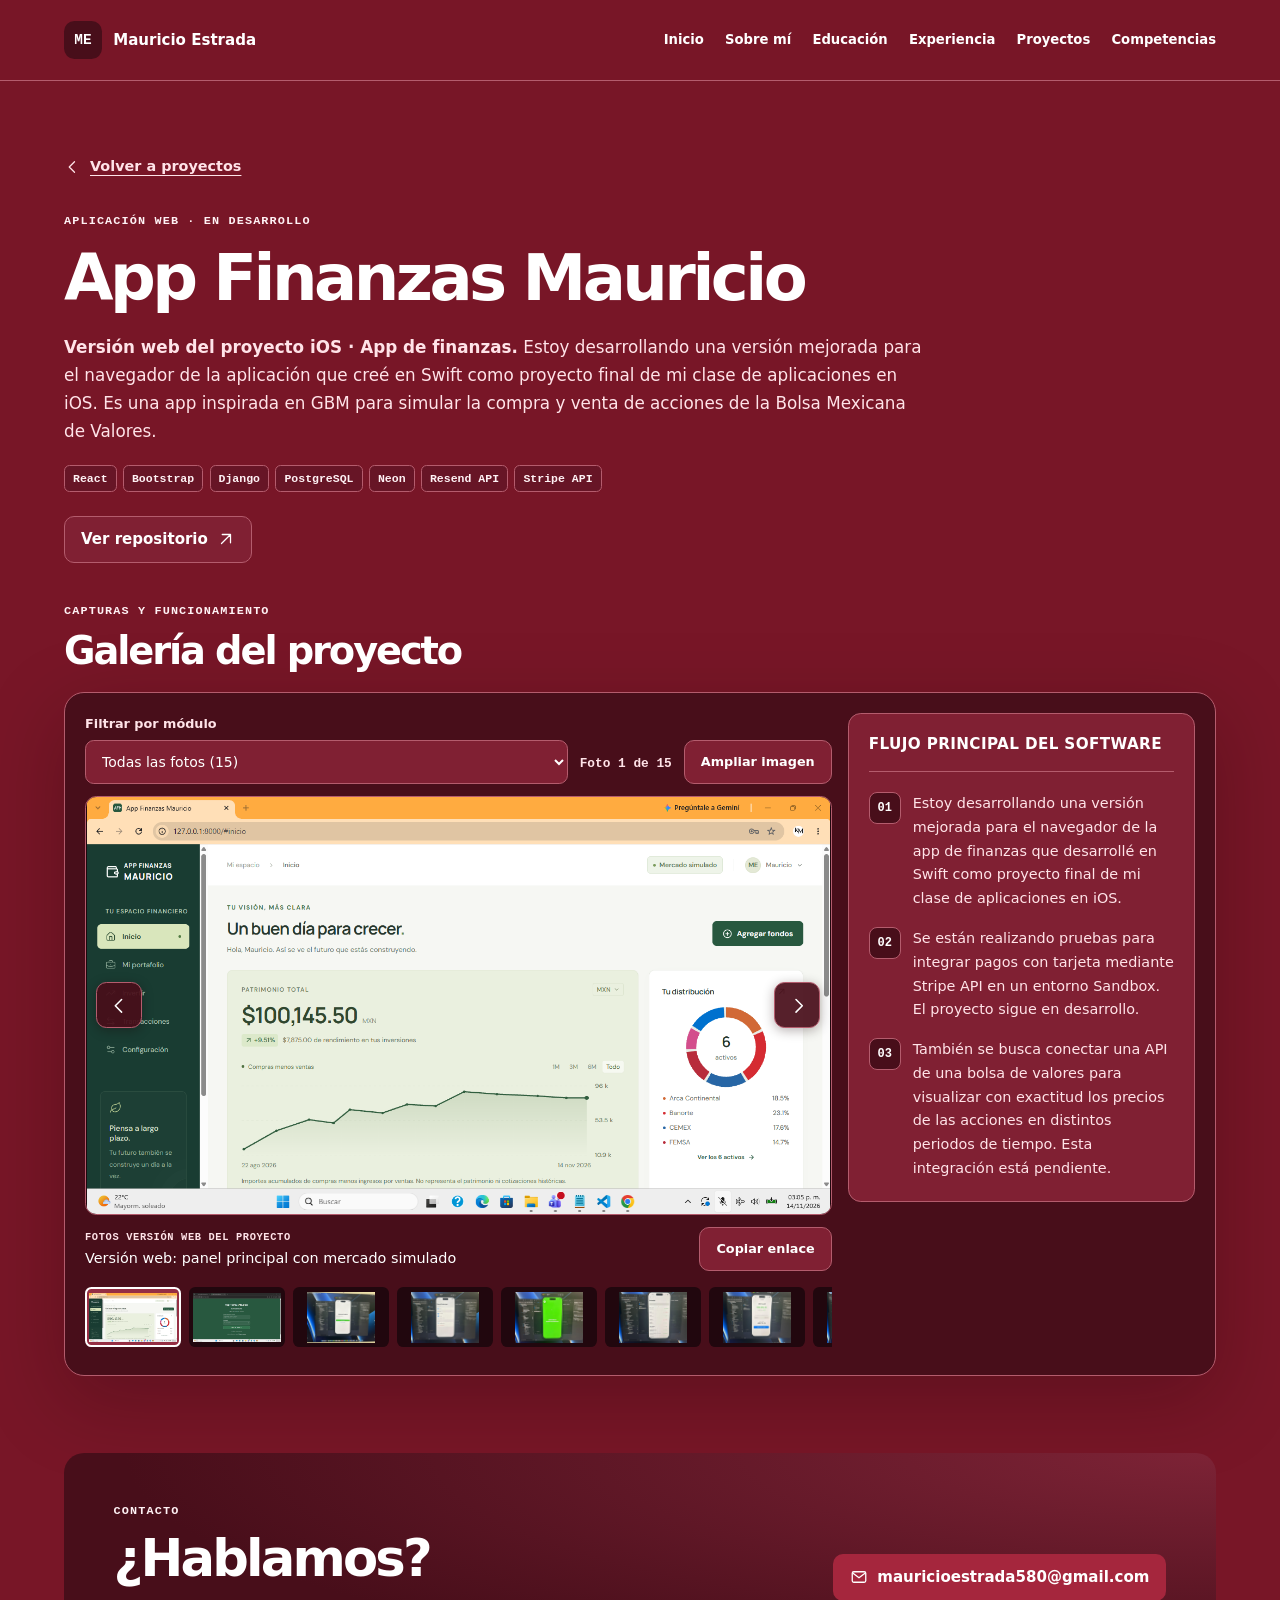
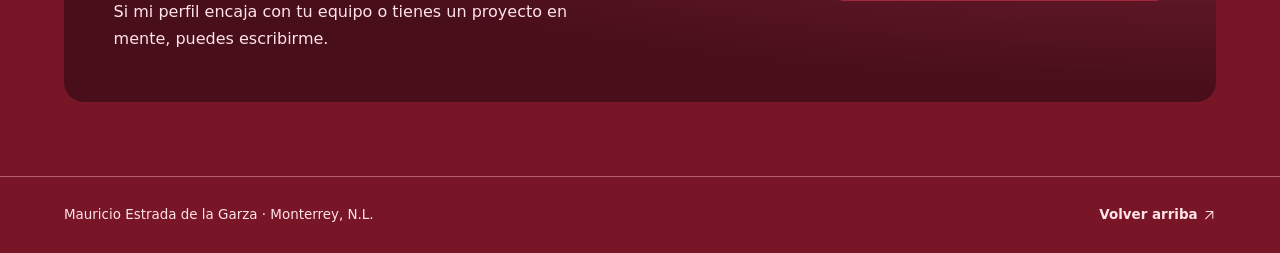
==== proyecto-app-finanzas.html @ 6eae766d "Crear páginas independientes para las galerías de proyectos" ====
<!doctype html>
<html lang="es-MX">
<head>
  <meta charset="utf-8">
  <meta name="viewport" content="width=device-width, initial-scale=1">
  <meta name="description" content="App Finanzas Mauricio: detalles, tecnologías, capturas y funcionamiento del proyecto de Mauricio Estrada de la Garza.">
  <meta name="theme-color" content="#781627">
  <title>App Finanzas Mauricio | Mauricio Estrada</title>
  <link rel="icon" href="data:image/svg+xml,%3Csvg xmlns='http://www.w3.org/2000/svg' viewBox='0 0 48 48'%3E%3Crect width='48' height='48' rx='10' fill='%23480e1a'/%3E%3Ctext x='24' y='30' text-anchor='middle' fill='%23ffffff' font-family='monospace' font-size='18' font-weight='bold'%3EME%3C/text%3E%3C/svg%3E">
  <link rel="stylesheet" href="styles.css">
  <script src="assets/galleries/app-finanzas/gallery-data.js" defer></script>
  <script src="gallery.js" defer></script>
</head>
<body id="inicio">
  <svg class="icon-library" xmlns="http://www.w3.org/2000/svg" aria-hidden="true">
    <symbol id="arrow-down" viewBox="0 0 24 24"><path d="M12 4v15m-6-6 6 6 6-6"/></symbol>
    <symbol id="arrow-up-right" viewBox="0 0 24 24"><path d="M6 18 18 6M7 6h11v11"/></symbol>
    <symbol id="chevron" viewBox="0 0 24 24"><path d="m6 9 6 6 6-6"/></symbol>
    <symbol id="arrow-left" viewBox="0 0 24 24"><path d="m14 5-7 7 7 7"/></symbol>
    <symbol id="arrow-right" viewBox="0 0 24 24"><path d="m10 5 7 7-7 7"/></symbol>
    <symbol id="close-icon" viewBox="0 0 24 24"><path d="m6 6 12 12M18 6 6 18"/></symbol>
    <symbol id="photos-icon" viewBox="0 0 24 24"><rect x="3" y="3" width="18" height="18" rx="2"/><circle cx="8" cy="8" r="1.5"/><path d="m3 17 5-5 4 4 3-3 6 6"/></symbol>
    <symbol id="phone-icon" viewBox="0 0 24 24"><path d="m8 3 3 5-3 2a13 13 0 0 0 6 6l2-3 5 3v3a2 2 0 0 1-2 2A18 18 0 0 1 3 5a2 2 0 0 1 2-2Z"/></symbol>
    <symbol id="location-icon" viewBox="0 0 24 24"><path d="M19 10c0 5-7 11-7 11S5 15 5 10a7 7 0 0 1 14 0Z"/><circle cx="12" cy="10" r="2.5"/></symbol>
    <symbol id="mail-icon" viewBox="0 0 24 24"><rect x="3" y="5" width="18" height="14" rx="2"/><path d="m4 7 8 6 8-6"/></symbol>
    <symbol id="code-icon" viewBox="0 0 24 24"><path d="m8 7-5 5 5 5m8-10 5 5-5 5m-3-14-2 18"/></symbol>
    <symbol id="people-icon" viewBox="0 0 24 24"><circle cx="9" cy="8" r="3"/><path d="M3 20v-2a5 5 0 0 1 5-5h2a5 5 0 0 1 5 5v2m1-15a3 3 0 0 1 0 6m2 3a5 5 0 0 1 3 4v2"/></symbol>
    <symbol id="language-icon" viewBox="0 0 24 24"><path d="M3 5h12M9 3v2m4 0c-1 6-4 9-9 11m1-8c1 3 3 5 6 7m2 6 4-11 4 11m-6.5-4h5"/></symbol>
  </svg>

  <a class="skip-link" href="#contenido">Saltar al contenido</a>
  <header class="site-header">
    <div class="container header-inner">
      <a class="wordmark" href="index.html#inicio" aria-label="Mauricio Estrada, inicio"><span class="monogram" aria-hidden="true">ME</span><span>Mauricio Estrada</span></a>
      <nav class="site-nav" aria-label="Navegación principal">
        <a href="index.html#inicio">Inicio</a>
        <a href="index.html#sobre-mi">Sobre mí</a>
        <a href="index.html#educacion">Educación</a>
        <a href="index.html#experiencia">Experiencia</a>
        <a href="index.html#proyectos">Proyectos</a>
        <a href="index.html#competencias">Competencias</a>
      </nav>
    </div>
  </header>

  <main id="contenido" tabindex="-1">
    <section class="container project-intro" aria-labelledby="project-title">
      <a class="project-back" href="index.html#proyectos"><svg class="icon" aria-hidden="true"><use href="#arrow-left"/></svg>Volver a proyectos</a>
      <p class="eyebrow project-kind">Aplicación web · En desarrollo</p>
      <h1 id="project-title">App Finanzas Mauricio</h1>
      <p class="project-summary"><strong>Versión web del proyecto iOS · App de finanzas.</strong> Estoy desarrollando una versión mejorada para el navegador de la aplicación que creé en Swift como proyecto final de mi clase de aplicaciones en iOS. Es una app inspirada en GBM para simular la compra y venta de acciones de la Bolsa Mexicana de Valores.</p>
      <ul class="tags" aria-label="Tecnologías de App Finanzas Mauricio"><li>React</li><li>Bootstrap</li><li>Django</li><li>PostgreSQL</li><li>Neon</li><li>Resend API</li><li>Stripe API</li></ul>
      <div class="project-actions" role="group" aria-label="Enlaces del proyecto">
        <a class="button button-outline" href="https://github.com/mauricioedlg/replicaAppFinanzas" target="_blank" rel="noopener noreferrer">Ver repositorio <span class="sr-only">en GitHub (abre en una pestaña nueva)</span><svg class="icon" aria-hidden="true"><use href="#arrow-up-right"/></svg></a>
      </div>
    </section>

    <section class="container project-gallery-section" aria-labelledby="gallery-title">
      <div class="section-heading"><p class="eyebrow section-number">Capturas y funcionamiento</p><h2 id="gallery-title">Galería del proyecto</h2></div>
      <div class="project-gallery" id="project-gallery" data-gallery="app-finanzas" role="region" aria-labelledby="gallery-title" aria-describedby="gallery-help">
        <div class="gallery-panel">
          <p class="sr-only" id="gallery-help">Selecciona un módulo para filtrar las fotos. Enfoca el visor o una miniatura y usa las flechas izquierda y derecha para navegar; Inicio y Fin seleccionan la primera y la última foto.</p>
          <div class="gallery-layout has-workflow">
            <div class="gallery-media">
              <div class="gallery-toolbar">
                <div class="gallery-filter"><label for="gallery-module">Filtrar por módulo</label><select id="gallery-module" disabled><option value="all">Todas las fotos (15)</option></select></div>
                <p class="gallery-position" id="gallery-position" role="status" aria-live="polite" aria-atomic="true">Foto 1 de 15</p>
                <button class="button button-outline gallery-zoom" type="button" data-gallery-zoom disabled aria-pressed="false" aria-controls="gallery-image">Ampliar imagen</button>
              </div>
              <div class="gallery-viewer" tabindex="0" role="group" aria-label="Visor de capturas del proyecto" style="--gallery-image-ratio: 1365 / 767">
                <button class="gallery-icon-button gallery-previous" type="button" data-gallery-previous disabled aria-label="Ver foto anterior"><svg class="icon" aria-hidden="true"><use href="#arrow-left"/></svg></button>
                <figure class="gallery-figure">
                  <img class="gallery-image" id="gallery-image" src="assets/galleries/app-finanzas/web-inicio.png" alt="Panel principal de App Finanzas Mauricio en el navegador con el indicador Mercado simulado, patrimonio total, gráfica y distribución de activos." width="1365" height="767" decoding="async" draggable="false">
                  <figcaption class="sr-only" id="gallery-image-description">Fotos versión web del proyecto: Versión web: panel principal con mercado simulado</figcaption>
                </figure>
                <p class="gallery-image-status" id="gallery-image-status" role="status" hidden></p>
                <button class="gallery-icon-button gallery-next" type="button" data-gallery-next disabled aria-label="Ver foto siguiente"><svg class="icon" aria-hidden="true"><use href="#arrow-right"/></svg></button>
              </div>
              <div class="gallery-caption">
                <div class="gallery-caption-copy"><p class="eyebrow" id="gallery-current-module">Fotos versión web del proyecto</p><p id="gallery-current-caption">Versión web: panel principal con mercado simulado</p></div>
                <button class="button button-outline gallery-share" type="button" data-gallery-share disabled>Copiar enlace</button>
              </div>
              <div class="gallery-share-feedback" hidden>
                <p id="gallery-share-status" role="status" aria-live="polite"></p>
                <input type="text" id="gallery-share-url" aria-label="Enlace directo a este proyecto" readonly hidden>
              </div>
              <div class="gallery-thumbnails" id="gallery-thumbnails" role="group" aria-label="Seleccionar una foto"></div>
            </div>
            <aside class="gallery-workflow" aria-labelledby="gallery-workflow-title">
              <h3 id="gallery-workflow-title">Flujo principal del software</h3>
              <ol class="gallery-workflow-steps" id="gallery-workflow-steps" role="list">
                <li>Estoy desarrollando una versión mejorada para el navegador de la app de finanzas que desarrollé en Swift como proyecto final de mi clase de aplicaciones en iOS.</li>
                <li>Se están realizando pruebas para integrar pagos con tarjeta mediante Stripe API en un entorno Sandbox. El proyecto sigue en desarrollo.</li>
                <li>También se busca conectar una API de una bolsa de valores para visualizar con exactitud los precios de las acciones en distintos periodos de tiempo. Esta integración está pendiente.</li>
              </ol>
            </aside>
          </div>
        </div>
      </div>
      <noscript><p>Activa JavaScript para filtrar las fotos y recorrer la galería completa.</p></noscript>
    </section>

    <section class="container contact-section" id="contacto" aria-labelledby="contacto-titulo">
      <div class="contact-panel">
        <div><p class="eyebrow">Contacto</p><h2 id="contacto-titulo">¿Hablamos?</h2><p>Si mi perfil encaja con tu equipo o tienes un proyecto en mente, puedes escribirme.</p></div>
        <a class="button button-contact" href="mailto:mauricioestrada580@gmail.com"><svg class="icon" aria-hidden="true"><use href="#mail-icon"/></svg><span>mauricioestrada580<wbr>@gmail.com</span></a>
      </div>
    </section>
  </main>
  <footer class="site-footer">
    <div class="container footer-inner"><p>Mauricio Estrada de la Garza <span>· Monterrey, N.L.</span></p><a href="#inicio">Volver arriba <svg class="icon" aria-hidden="true"><use href="#arrow-up-right"/></svg></a></div>
  </footer>
</body>
</html>
---- styles.css ----
:root {
  color-scheme: dark;
  --paper: #781627;
  --surface: #802033;
  --ink: #fff;
  --muted: #ffe3e8;
  --accent: #fff2f5;
  --line: #b45c6d;
  --soft: #952e43;
  --dark: #480e1a;
  --action: #a5263d;
  --sans: system-ui, -apple-system, BlinkMacSystemFont, "Segoe UI", sans-serif;
  --mono: ui-monospace, "Cascadia Code", "Consolas", monospace;
  --radius: 1.25rem;
}

*, *::before, *::after { box-sizing: border-box; }
[hidden] { display: none !important; }
html { scroll-behavior: smooth; }
body { margin: 0; color: var(--ink); background: var(--paper); font: 1rem/1.65 var(--sans); }
figure, p, h1, h2, h3, h4, ol, ul, dl, dd { margin: 0; }
a { color: inherit; }
a, summary { -webkit-tap-highlight-color: transparent; }
:focus-visible { outline: 3px solid #ffd2db; outline-offset: 4px; }
section[id] { scroll-margin-top: 2rem; }
img { display: block; max-width: 100%; }
h1, h2, h3, h4 { line-height: 1.12; }
h1 { font-size: clamp(3rem, 5.9vw, 5.25rem); font-weight: 790; letter-spacing: -.075em; }
h1 span { display: block; color: var(--accent); }
h2 { font-size: clamp(2rem, 4vw, 3.35rem); font-weight: 780; letter-spacing: -.055em; }
h3 { font-size: 1.45rem; font-weight: 750; letter-spacing: -.03em; }
h4 { font-size: 1rem; font-weight: 700; }
.container { width: min(72rem, calc(100% - 4rem)); margin-inline: auto; }
.section { padding-block: clamp(3.75rem, 7vw, 6rem); }
.eyebrow { font: 650 .74rem/1.5 var(--mono); letter-spacing: .095em; text-transform: uppercase; }
.section-heading { margin-bottom: 2.25rem; }
.section-number { margin-bottom: .7rem; color: var(--accent); }
.icon { width: 1.125rem; height: 1.125rem; flex: none; fill: none; stroke: currentColor; stroke-width: 1.7; stroke-linecap: round; stroke-linejoin: round; }
.icon-library, .sr-only { position: absolute; width: 1px; height: 1px; padding: 0; overflow: hidden; clip-path: inset(50%); white-space: nowrap; border: 0; }
.skip-link { position: fixed; z-index: 3; top: 1rem; left: 1rem; padding: .7rem 1rem; transform: translateY(-200%); border-radius: .5rem; background: var(--dark); color: var(--ink); }
.skip-link:focus { transform: translateY(0); }
.status-dot { display: inline-block; width: .45rem; height: .45rem; flex: none; border-radius: 50%; background: currentColor; }

.site-header { border-bottom: 1px solid var(--line); }
.header-inner { display: flex; min-height: 5rem; align-items: center; justify-content: space-between; gap: .6rem 1.5rem; }
.wordmark { display: inline-flex; flex: none; align-items: center; gap: .7rem; min-height: 2.75rem; font-size: .94rem; font-weight: 750; text-decoration: none; white-space: nowrap; }
.monogram { display: grid; width: 2.375rem; aspect-ratio: 1; place-items: center; border-radius: .65rem; background: var(--dark); color: var(--ink); font: 700 .9rem var(--mono); }
.site-nav { display: flex; flex-wrap: wrap; align-items: center; gap: .2rem clamp(.7rem, 1.65vw, 1.5rem); }
.site-nav a { display: inline-flex; align-items: center; min-height: 2.75rem; font-size: .825rem; font-weight: 650; text-decoration: none; }
.site-nav a:hover, .site-footer a:hover { text-decoration: underline; text-underline-offset: .25em; }

.hero { display: grid; grid-template-columns: 1.25fr 1fr; align-items: center; gap: clamp(2rem, 5vw, 4.75rem); padding-block: clamp(4rem, 8vw, 7rem); }
.hero-copy { min-width: 0; }
.hero-location { display: flex; align-items: center; gap: .65rem; margin-bottom: 1.4rem; color: var(--accent); }
.hero-role { margin-top: 1.4rem; font-size: clamp(1.2rem, 2.4vw, 1.6rem); font-weight: 740; letter-spacing: -.025em; }
.hero-description { max-width: 31rem; margin-top: .65rem; color: var(--muted); font-size: 1.065rem; }
.hero-action { margin-top: 1.75rem; }
.button { display: inline-flex; align-items: center; justify-content: center; gap: .55rem; max-width: 100%; min-height: 2.875rem; padding: .65rem 1rem; border: 1px solid transparent; border-radius: .625rem; font-size: .94rem; font-weight: 710; text-decoration: none; }
.button-primary, .button-contact { background: var(--action); color: var(--ink); }
.button-primary:hover, .button-contact:hover { background: #b73149; }
.button-outline { border-color: var(--line); background: var(--surface); }
.button-outline:hover { background: var(--soft); }
.profile-panel { min-width: 0; padding: clamp(1.25rem, 3vw, 2rem); border: 1px solid var(--line); border-radius: var(--radius); background: radial-gradient(ellipse at top right, #84263a 0%, var(--dark) 75%); box-shadow: 0 1.25rem 3rem #31071140; }
.profile-heading { display: flex; align-items: center; justify-content: space-between; gap: 1rem; padding-bottom: 1.25rem; border-bottom: 1px solid var(--line); }
.profile-heading h2 { color: var(--accent); }
.profile-monogram { display: grid; width: 2.75rem; height: 2.75rem; flex: none; place-items: center; border: 1px solid var(--line); border-radius: .7rem; font: 650 1rem var(--mono); }
.contact-list { display: grid; gap: 1rem; padding-block: 1.4rem; }
.contact-list > div { min-width: 0; }
.contact-list dt { display: flex; align-items: center; gap: .5rem; margin-bottom: .15rem; color: var(--muted); font-size: .8rem; }
.contact-list dt .icon { width: 1rem; height: 1rem; }
.contact-list dd { padding-left: 1.5rem; font-size: .97rem; font-weight: 600; overflow-wrap: anywhere; }
.contact-list a { text-decoration-color: var(--line); text-underline-offset: .25em; }
.contact-list a:hover { text-decoration-color: var(--ink); }
.social-links { display: flex; flex-wrap: wrap; gap: .65rem; padding-top: 1.1rem; border-top: 1px solid var(--line); }
.social-links .button { flex: 1; font-size: .875rem; }

.about-section, .projects-section { border-block: 1px solid var(--line); background: #601222; }
.section-layout { display: grid; grid-template-columns: .8fr 1.2fr; align-items: start; gap: clamp(2rem, 7vw, 6rem); }
.section-layout .section-heading { margin-bottom: 0; }
.about-copy { max-width: 42rem; color: var(--muted); font-size: 1.05rem; }
.about-copy p + p { margin-top: 1rem; }
.about-copy .about-note { margin-top: 1.5rem; padding-left: 1rem; border-left: 2px solid var(--line); color: var(--accent); font-size: .95rem; }

.education-grid { display: grid; grid-template-columns: 1fr 1fr; align-items: start; gap: clamp(1.5rem, 4vw, 3.5rem); }
.education-card { padding: clamp(1.5rem, 3vw, 2rem); border: 1px solid var(--line); border-radius: var(--radius); background: var(--surface); }
.education-card .eyebrow { margin-bottom: .85rem; color: var(--accent); }
.education-card h3 { max-width: 24rem; font-size: clamp(1.55rem, 2.5vw, 2rem); }
.education-card .campus { margin-top: 1rem; color: var(--muted); }
.period { color: var(--muted); font: 550 .8rem/1.6 var(--mono); }
.education-card .period { margin-top: .4rem; }
.education-status { display: inline-block; margin-top: 1rem; padding: .3rem .6rem; border: 1px solid var(--line); border-radius: .4rem; color: var(--accent); font-size: .8rem; font-weight: 600; }
.education-description { margin-top: 1rem; color: var(--muted); font-size: .95rem; }
.certifications { min-width: 0; }
.certifications > h3 { margin-block: .25rem 1.35rem; }
.certificate-list { padding: 0; list-style: none; }
.certificate-list li { padding-block: 1.05rem; border-top: 1px solid var(--line); }
.certificate-list h4 { font-size: .98rem; line-height: 1.45; }
.certificate-list p { margin-top: .2rem; color: var(--muted); font-size: .86rem; }

.experience-section { padding-top: 0; }
.experience-grid { display: grid; grid-template-columns: repeat(2, minmax(0, 1fr)); gap: 1.5rem; align-items: stretch; }
.experience-card { min-width: 0; padding: clamp(1.25rem, 2.5vw, 1.75rem); border: 1px solid var(--line); border-radius: 2.25rem; background: var(--surface); }
.experience-gallery { display: grid; grid-template-columns: repeat(2, minmax(0, 1fr)); gap: .75rem; }
.experience-photo { display: block; min-width: 0; overflow: hidden; aspect-ratio: 4 / 3; border: 1px solid var(--line); border-radius: .95rem; background: var(--dark); }
.experience-photo:focus-visible { outline-offset: -4px; }
.experience-photo img { width: 100%; height: 100%; object-fit: cover; object-position: center; }
.experience-card-body { padding-top: 1.5rem; }
.experience-meta { display: grid; justify-items: center; gap: .75rem; text-align: center; }
.experience-meta h3 { display: flex; min-height: 3rem; align-items: center; justify-content: center; font-size: 1.6rem; }
.company-logo { width: auto; max-width: min(100%, 13rem); height: 2.5rem; object-fit: contain; }
.experience-meta .period { min-width: 0; }
.experience-role { margin-top: 1.5rem; font-size: 1.08rem; line-height: 1.4; text-align: center; }
.experience-tasks { display: grid; gap: .75rem; padding-left: 1.1rem; margin-top: 1.1rem; color: var(--muted); font-size: .96rem; }
.experience-tasks li { padding-left: .15rem; }
.experience-tasks li::marker { color: var(--accent); }

.project-list { display: flex; flex-wrap: wrap; justify-content: center; gap: 2rem; margin-inline: auto; }
.project-card { display: flex; min-width: 0; flex: 0 1 calc((100% - 2rem) / 2); flex-direction: column; gap: .75rem; padding: .75rem; border: 2px solid var(--line); background: var(--surface); }
.project-image { width: 100%; height: auto; min-height: 0; aspect-ratio: 16 / 7; object-fit: contain; border: 1px solid var(--line); background: var(--dark); }
.project-screenshot { object-fit: contain; }
.card-body { display: flex; min-width: 0; flex-direction: column; padding: clamp(1.1rem, 3vw, 1.5rem); border: 1px solid var(--line); }
.project-card > .card-body { flex: 1; }
.project-kind { display: flex; align-items: center; gap: .45rem; margin-bottom: .75rem; color: var(--accent); }
.project-card h3 { font-size: clamp(1.7rem, 2.6vw, 2.3rem); letter-spacing: -.045em; }
.project-description { margin-block: .8rem 1.1rem; color: var(--muted); font-size: .96rem; }
.project-links { display: flex; flex-direction: column; align-items: center; gap: .5rem; padding-block: .1rem .25rem; }
.project-links .button { width: min(100%, 20rem); text-align: center; }
.button-project-details { border-color: #fff; background: #fff; color: var(--action); font: 750 .94rem/1.5 var(--sans); cursor: pointer; }
.button-project-details:hover { border-color: #fff2f5; background: #fff2f5; color: #781627; }
.tags { display: flex; flex-wrap: wrap; gap: .4rem; padding: 0; list-style: none; }
.tags li { padding: .22rem .5rem; border: 1px solid var(--line); border-radius: .35rem; background: #671526; color: var(--accent); font: 600 .72rem/1.5 var(--mono); }
.case-details { margin-top: .75rem; }
.case-details summary { display: flex; align-items: center; gap: .4rem; width: fit-content; min-height: 2.75rem; cursor: pointer; list-style: none; color: var(--accent); font-size: .875rem; font-weight: 700; }
.case-details summary::-webkit-details-marker { display: none; }
.case-details summary:hover { text-decoration: underline; text-underline-offset: .22em; }
.case-details summary .icon { width: 1rem; height: 1rem; }
.case-details[open] summary .icon { transform: rotate(180deg); }
.case-copy { padding-left: .85rem; border-left: 2px solid var(--line); color: var(--muted); font-size: .9rem; }
.case-copy p + p { margin-top: .65rem; }
.case-copy strong { color: var(--ink); }

.project-intro { padding-block: clamp(2rem, 5vw, 4rem) 2.5rem; }
.project-back { display: inline-flex; min-height: 2.75rem; align-items: center; gap: .5rem; margin-bottom: 1.5rem; color: var(--muted); font-size: .9rem; font-weight: 650; text-underline-offset: .25em; }
.project-intro h1 { max-width: 60rem; font-size: clamp(2.25rem, 5vw, 4rem); line-height: 1.12; letter-spacing: -.055em; overflow-wrap: anywhere; }
.project-summary { max-width: 54rem; margin-block: 1.25rem; color: var(--muted); font-size: 1.05rem; }
.project-actions { display: flex; flex-wrap: wrap; gap: .75rem; margin-top: 1.5rem; }
.project-gallery-section { padding-bottom: clamp(3rem, 6vw, 5rem); }
.project-gallery-section .section-heading { margin-bottom: 1.25rem; }
.project-gallery-section .eyebrow.section-number { margin-bottom: .5rem; }
.project-gallery-section h2 { font-size: clamp(1.75rem, 3vw, 2.5rem); }
.project-gallery { min-width: 0; border: 1px solid var(--line); border-radius: var(--radius); background: var(--dark); color: var(--ink); box-shadow: 0 1.5rem 5rem #16020740; }
.gallery-panel { display: flex; min-width: 0; flex-direction: column; }
.gallery-layout { display: grid; min-width: 0; grid-template-columns: minmax(0, 1fr); align-items: start; gap: 1rem; padding: 1.25rem; }
.gallery-layout.has-workflow { grid-template-columns: minmax(0, 2.15fr) minmax(16rem, 1fr); }
.gallery-media { display: flex; min-width: 0; min-height: 0; flex-direction: column; }
.gallery-icon-button { display: inline-flex; width: 2.875rem; height: 2.875rem; flex: none; align-items: center; justify-content: center; padding: 0; border: 1px solid var(--line); border-radius: .65rem; background: var(--surface); color: var(--ink); cursor: pointer; }
.gallery-icon-button:hover { background: var(--soft); }
.gallery-icon-button:disabled { opacity: .35; cursor: default; }
.gallery-icon-button .icon { width: 1.35rem; height: 1.35rem; }
.gallery-toolbar { display: grid; flex: none; grid-template-columns: minmax(0, 1fr) auto auto; align-items: end; gap: .75rem; padding-bottom: .75rem; }
.gallery-filter { display: grid; min-width: 0; gap: .35rem; }
.gallery-filter label { color: var(--muted); font-size: .8rem; font-weight: 650; }
.gallery-filter select { width: 100%; min-width: 0; min-height: 2.75rem; padding: .6rem 2rem .6rem .75rem; border: 1px solid var(--line); border-radius: .55rem; background: var(--surface); color: var(--ink); font: inherit; font-size: .875rem; text-overflow: ellipsis; cursor: pointer; }
.gallery-position { padding-bottom: .65rem; color: var(--muted); font: 600 .8rem/1.5 var(--mono); white-space: nowrap; }
.gallery-viewer { position: relative; width: 100%; min-height: 0; flex: none; aspect-ratio: var(--gallery-image-ratio, 16 / 9); border: 1px solid var(--line); border-radius: .7rem; background: #21070e; overflow: hidden; }
.gallery-previous, .gallery-next { position: absolute; z-index: 1; top: 50%; transform: translateY(-50%); background: #480e1aeb; box-shadow: 0 .15rem .75rem #16020750; }
.gallery-previous { left: .65rem; }
.gallery-next { right: .65rem; }
.gallery-figure { display: flex; height: 100%; min-width: 0; min-height: 0; align-items: center; justify-content: center; margin: 0; overflow: hidden; }
.gallery-image { width: 100%; height: 100%; min-height: 0; object-fit: contain; }
.gallery-figure.is-zoomed { display: block; overflow: auto; overscroll-behavior: contain; }
.gallery-figure.is-zoomed .gallery-image { max-width: none; height: auto; }
.gallery-image-status { position: absolute; inset: 50% 4.5rem auto; padding: .5rem; border-radius: .4rem; background: var(--dark); color: var(--muted); font-size: .875rem; text-align: center; transform: translateY(-50%); pointer-events: none; }
.gallery-caption { display: flex; flex: none; align-items: center; flex-wrap: wrap; gap: .75rem; padding: .75rem 0; }
.gallery-caption-copy { display: grid; min-width: 0; flex: 1 1 14rem; gap: .2rem; }
.gallery-caption .eyebrow { color: var(--muted); font-size: .65rem; letter-spacing: .06em; }
.gallery-caption-copy > p:last-child { font-size: .9rem; line-height: 1.4; }
.gallery-share { min-height: 2.75rem; flex: none; color: var(--ink); white-space: nowrap; font: 650 .8rem/1.4 var(--sans); cursor: pointer; }
.gallery-share:disabled { opacity: .5; cursor: default; }
.gallery-share-feedback { display: grid; min-width: 0; gap: .5rem; margin-bottom: .75rem; padding: .65rem .75rem; border: 1px solid var(--line); border-radius: .55rem; background: var(--surface); }
.gallery-share-feedback p { color: var(--muted); font-size: .8rem; line-height: 1.5; overflow-wrap: anywhere; }
#gallery-share-url { width: 100%; min-width: 0; min-height: 2.75rem; padding: .55rem .65rem; border: 1px solid var(--line); border-radius: .4rem; background: var(--dark); color: var(--ink); font: .8rem/1.5 var(--mono); user-select: all; }
.gallery-zoom { min-height: 2.75rem; white-space: nowrap; font: 650 .8rem/1.4 var(--sans); cursor: pointer; }
.gallery-zoom:disabled { opacity: .5; cursor: default; }
.gallery-thumbnails { display: flex; position: relative; min-height: 4.5rem; flex: none; gap: .5rem; padding: .25rem 0 .35rem; overflow-x: auto; overscroll-behavior-x: contain; scrollbar-width: thin; scrollbar-color: var(--line) var(--dark); }
.gallery-thumbnail { width: 6rem; height: 3.75rem; flex: none; padding: .15rem; border: 2px solid transparent; border-radius: .4rem; background: #21070e; cursor: pointer; }
.gallery-thumbnail img { width: 100%; height: 100%; object-fit: contain; }
.gallery-thumbnail:hover { border-color: var(--line); }
.gallery-thumbnail[aria-current="true"] { border-color: var(--ink); background: var(--soft); }
.gallery-workflow { min-width: 0; padding: 1.25rem; border: 1px solid var(--line); border-radius: .8rem; background: var(--surface); }
.gallery-workflow h3 { padding-bottom: 1rem; border-bottom: 1px solid var(--line); font-size: .95rem; line-height: 1.4; letter-spacing: .025em; text-transform: uppercase; }
.gallery-workflow-steps { display: grid; gap: 1rem; margin-top: 1.25rem; padding: 0; list-style: none; counter-reset: gallery-step; }
.gallery-workflow-steps li { position: relative; min-height: 2rem; padding-left: 2.75rem; color: var(--muted); font-size: .9rem; line-height: 1.65; counter-increment: gallery-step; overflow-wrap: anywhere; }
.gallery-workflow-steps li::before { content: counter(gallery-step, decimal-leading-zero); display: grid; position: absolute; top: 0; left: 0; width: 2rem; height: 2rem; place-items: center; border: 1px solid var(--line); border-radius: .5rem; background: var(--dark); color: var(--ink); font: 700 .75rem/1 var(--mono); }

@media (max-width: 64rem) {
  .gallery-layout.has-workflow { grid-template-columns: minmax(0, 1fr); }
  .gallery-media { min-height: 0; }
}

@media (max-width: 40rem) {
  .gallery-layout { gap: 1rem; padding: .85rem; }
  .gallery-toolbar { grid-template-columns: minmax(0, 1fr) auto; gap: .65rem; padding-bottom: .75rem; }
  .gallery-filter { grid-column: 1 / -1; grid-row: 1; }
  .gallery-zoom { grid-column: 2; grid-row: 2; }
  .gallery-position { align-self: center; padding-bottom: 0; font-size: .75rem; }
  .gallery-previous, .gallery-next { width: 2.75rem; height: 2.75rem; }
  .gallery-previous { left: .35rem; }
  .gallery-next { right: .35rem; }
  .gallery-image-status { inset-inline: 3.25rem; }
  .gallery-caption { align-items: stretch; flex-direction: column; padding-block: .65rem; }
  .gallery-caption-copy { flex: none; }
  .gallery-share { align-self: flex-start; }
  .gallery-zoom { padding-inline: .7rem; font-size: .75rem; }
  .gallery-workflow { padding: 1rem; }
}

@media (max-height: 32rem) {
  .gallery-layout { padding-block: .65rem; }
  .gallery-toolbar { padding-bottom: .5rem; }
  .gallery-position { padding-bottom: 0; }
  .gallery-caption { padding-block: .4rem; }
  .gallery-thumbnails { min-height: 3rem; }
  .gallery-thumbnail { width: 4rem; height: 2.5rem; }
}

.competencies-grid { display: grid; grid-template-columns: 1fr 1.2fr .8fr; gap: 1.25rem; align-items: stretch; }
.competency-card { min-width: 0; padding: clamp(1.3rem, 2.5vw, 1.8rem); border: 1px solid var(--line); border-radius: var(--radius); background: var(--surface); }
.competency-icon { display: grid; width: 2.7rem; height: 2.7rem; place-items: center; margin-bottom: 1.3rem; border-radius: .7rem; background: var(--dark); color: var(--accent); }
.competency-icon .icon { width: 1.35rem; height: 1.35rem; }
.competency-card h3 { margin-bottom: 1.25rem; font-size: 1.35rem; }
.skill-list { display: grid; gap: .6rem; padding-left: 1rem; color: var(--muted); font-size: .9rem; }
.skill-list li { padding-left: .1rem; }
.skill-list li::marker { color: var(--accent); }
.technology-list, .language-list { display: grid; gap: 1rem; }
.technology-list dt, .language-list dt { font-size: .9rem; font-weight: 700; }
.technology-list dd, .language-list dd { margin-top: .2rem; color: var(--muted); font-size: .875rem; line-height: 1.65; }
.language-list > div + div { padding-top: 1rem; border-top: 1px solid var(--line); }

.contact-section { padding-bottom: clamp(2.75rem, 6vw, 4.65rem); }
.contact-panel { display: grid; grid-template-columns: minmax(0, 1fr) auto; align-items: center; gap: 1.5rem 2rem; padding: clamp(1.45rem, 5vw, 3.1rem); border-radius: var(--radius); background: radial-gradient(ellipse at right top, #7d2336, var(--dark) 67%); color: var(--ink); }
.contact-panel .eyebrow { margin-bottom: .6rem; color: var(--accent); }
.contact-panel p:not(.eyebrow) { max-width: 32rem; margin-top: .75rem; color: var(--muted); }
.button-contact { width: fit-content; overflow-wrap: anywhere; }
.button-contact span { min-width: 0; }
.site-footer { border-top: 1px solid var(--line); }
.footer-inner { display: flex; align-items: center; flex-wrap: wrap; justify-content: space-between; gap: .5rem 1rem; padding-block: 1rem; color: var(--muted); font-size: .84rem; }
.site-footer a { display: inline-flex; min-height: 2.75rem; align-items: center; gap: .25rem; font-weight: 650; text-decoration: none; }
.site-footer .icon { width: .9rem; height: .9rem; }

@media (max-width: 64rem) {
  .header-inner { flex-wrap: wrap; padding-block: .75rem; }
  .site-nav { column-gap: 1.25rem; }
  .hero { gap: 2rem; }
  .competencies-grid { grid-template-columns: 1fr 1fr; }
  .competency-card:last-child { grid-column: 1 / -1; }
  .language-list { grid-template-columns: 1fr 1fr; }
  .language-list > div + div { padding-top: 0; border-top: 0; }
  .contact-panel { grid-template-columns: 1fr; }
}

@media (max-width: 48rem) {
  .container { width: calc(100% - 2.5rem); }
  .hero, .section-layout, .education-grid { grid-template-columns: 1fr; }
  .hero { gap: 2.5rem; }
  h1 { max-width: 36rem; font-size: clamp(3rem, 9.4vw, 4.5rem); }
  .profile-panel { width: 100%; max-width: 36rem; }
  .section-layout { gap: 1.5rem; }
  .education-grid { gap: 2rem; }
  .experience-grid { grid-template-columns: 1fr; }
  .project-card { flex-basis: 100%; }
  .competencies-grid { gap: 1rem; }
}

@media (max-width: 35rem) {
  .container { width: calc(100% - 2rem); }
  .header-inner { align-items: flex-start; flex-direction: column; gap: .4rem; }
  .site-nav { column-gap: 1.15rem; }
  .site-nav a { font-size: .8rem; }
  .hero { padding-block: 3rem; }
  h1 { font-size: clamp(2.45rem, 9.4vw, 3.5rem); }
  .hero-location { font-size: .68rem; }
  .competencies-grid, .language-list { grid-template-columns: 1fr; }
  .competency-card:last-child { grid-column: auto; }
  .language-list > div + div { padding-top: 1rem; border-top: 1px solid var(--line); }
  .button-contact { padding-inline: .7rem; font-size: .84rem; }
  .contact-list dd { font-size: .9rem; }
  .social-links .button { padding-inline: .7rem; }
}

@media (prefers-reduced-motion: reduce) {
  html { scroll-behavior: auto; }
}
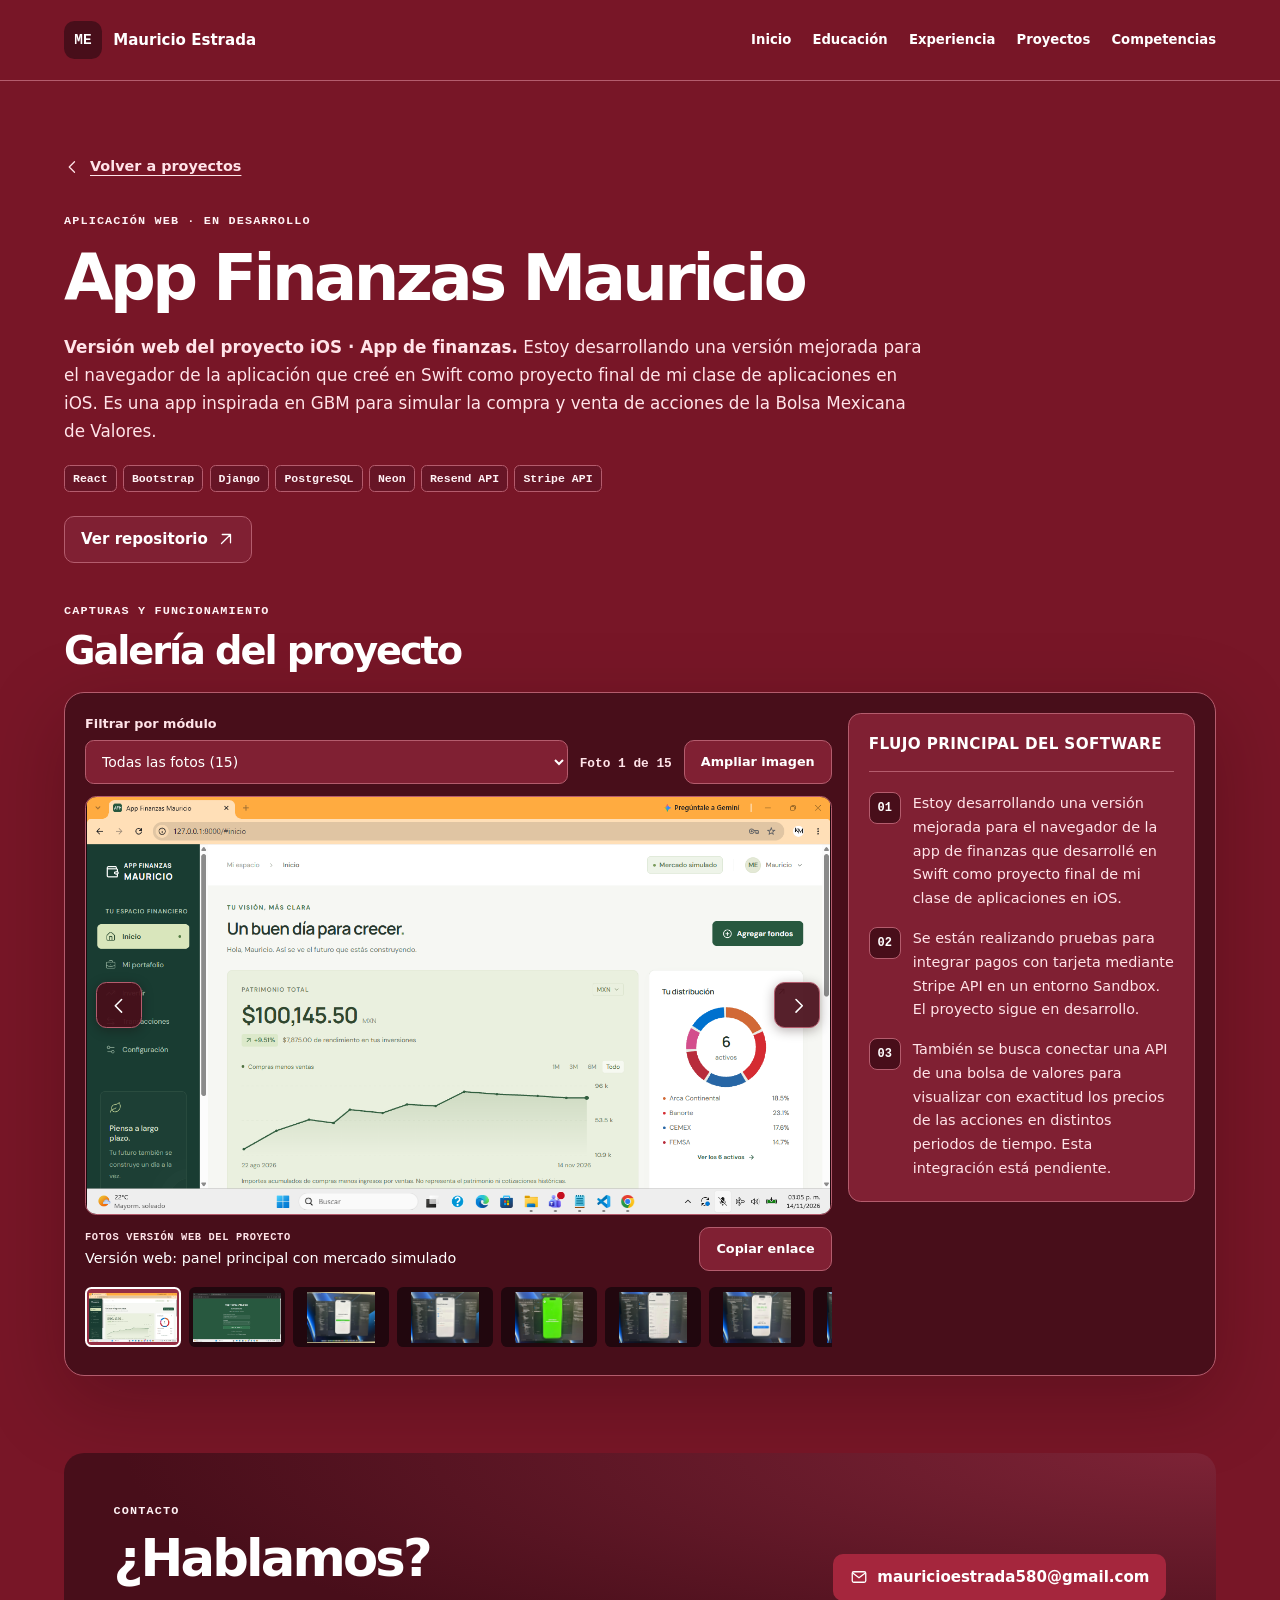
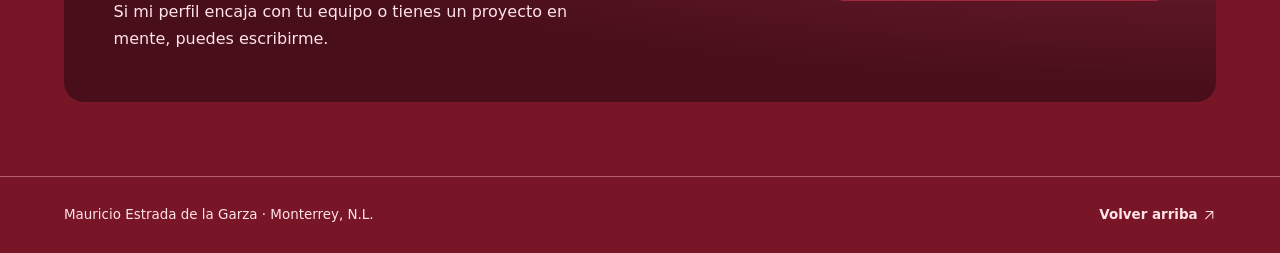
==== commit 9191428e: "Rediseñar Inicio y Educación del portafolio" ====
--- a/proyecto-app-finanzas.html
+++ b/proyecto-app-finanzas.html
@@ -34,7 +34,6 @@
       <a class="wordmark" href="index.html#inicio" aria-label="Mauricio Estrada, inicio"><span class="monogram" aria-hidden="true">ME</span><span>Mauricio Estrada</span></a>
       <nav class="site-nav" aria-label="Navegación principal">
         <a href="index.html#inicio">Inicio</a>
-        <a href="index.html#sobre-mi">Sobre mí</a>
         <a href="index.html#educacion">Educación</a>
         <a href="index.html#experiencia">Experiencia</a>
         <a href="index.html#proyectos">Proyectos</a>
@@ -70,7 +69,7 @@
               <div class="gallery-viewer" tabindex="0" role="group" aria-label="Visor de capturas del proyecto" style="--gallery-image-ratio: 1365 / 767">
                 <button class="gallery-icon-button gallery-previous" type="button" data-gallery-previous disabled aria-label="Ver foto anterior"><svg class="icon" aria-hidden="true"><use href="#arrow-left"/></svg></button>
                 <figure class="gallery-figure">
-                  <img class="gallery-image" id="gallery-image" src="assets/galleries/app-finanzas/web-inicio.png" alt="Panel principal de App Finanzas Mauricio en el navegador con el indicador Mercado simulado, patrimonio total, gráfica y distribución de activos." width="1365" height="767" decoding="async" draggable="false">
+                  <img class="gallery-image" id="gallery-image" src="assets/galleries/app-finanzas/web-inicio.webp" alt="Panel principal de App Finanzas Mauricio en el navegador con el indicador Mercado simulado, patrimonio total, gráfica y distribución de activos." width="1365" height="767" decoding="async" draggable="false">
                   <figcaption class="sr-only" id="gallery-image-description">Fotos versión web del proyecto: Versión web: panel principal con mercado simulado</figcaption>
                 </figure>
                 <p class="gallery-image-status" id="gallery-image-status" role="status" hidden></p>
--- a/styles.css
+++ b/styles.css
@@ -49,53 +49,48 @@
 .site-nav a { display: inline-flex; align-items: center; min-height: 2.75rem; font-size: .825rem; font-weight: 650; text-decoration: none; }
 .site-nav a:hover, .site-footer a:hover { text-decoration: underline; text-underline-offset: .25em; }
 
-.hero { display: grid; grid-template-columns: 1.25fr 1fr; align-items: center; gap: clamp(2rem, 5vw, 4.75rem); padding-block: clamp(4rem, 8vw, 7rem); }
-.hero-copy { min-width: 0; }
-.hero-location { display: flex; align-items: center; gap: .65rem; margin-bottom: 1.4rem; color: var(--accent); }
-.hero-role { margin-top: 1.4rem; font-size: clamp(1.2rem, 2.4vw, 1.6rem); font-weight: 740; letter-spacing: -.025em; }
-.hero-description { max-width: 31rem; margin-top: .65rem; color: var(--muted); font-size: 1.065rem; }
-.hero-action { margin-top: 1.75rem; }
+.hero { padding-block: clamp(2.5rem, 5vw, 4rem); border-bottom: 1px solid var(--line); background: var(--dark); }
+.hero-content { display: flex; min-width: 0; flex-direction: column; align-items: center; text-align: center; }
+.hero-portrait { width: clamp(9rem, 15vw, 11rem); height: auto; aspect-ratio: 4 / 5; object-fit: cover; object-position: center 35%; border: 3px solid #fff1f5; border-radius: .85rem; box-shadow: 0 .75rem 2.5rem #0006; }
+.hero h1 { max-width: 100%; margin-top: 1.35rem; font-size: clamp(2rem, 4.3vw, 3.5rem); line-height: 1.15; letter-spacing: -.045em; text-wrap: balance; }
+.hero-role { margin-top: .65rem; color: var(--accent); font-size: clamp(1rem, 1.7vw, 1.2rem); font-weight: 650; line-height: 1.55; text-wrap: balance; }
+.hero-role > span { margin-inline: .2rem; }
+.hero-contact-list, .hero-social-links { display: flex; max-width: 100%; flex-wrap: wrap; align-items: center; justify-content: center; gap: .2rem 1.5rem; padding: 0; list-style: none; }
+.hero-contact-list { margin-top: 1.15rem; font-size: .94rem; }
+.hero-contact-list li, .hero-social-links li { min-width: 0; max-width: 100%; }
+.hero-contact-list a, .hero-contact-item, .hero-social-links a { display: inline-flex; min-height: 2.75rem; max-width: 100%; align-items: center; justify-content: center; gap: .55rem; text-decoration: none; }
+.hero-contact-list a > span, .hero-contact-item > span { min-width: 0; overflow-wrap: anywhere; }
+.hero-contact-list .icon, .hero-social-links .icon { width: 1.2rem; height: 1.2rem; color: var(--accent); }
+.icon-brand { fill: currentColor; stroke: none; }
+.hero-social-links { margin-top: .2rem; column-gap: 1.75rem; font-size: .95rem; font-weight: 700; }
+.hero-contact-list a:hover, .hero-social-links a:hover { text-decoration: underline; text-underline-offset: .25em; }
+.hero-bio { width: min(100%, 52rem); margin-top: 1.5rem; padding-top: 1.4rem; border-top: 1px solid #ffffff40; color: var(--muted); font-size: 1rem; line-height: 1.75; text-wrap: pretty; }
+.hero-bio p + p { margin-top: .5rem; }
 .button { display: inline-flex; align-items: center; justify-content: center; gap: .55rem; max-width: 100%; min-height: 2.875rem; padding: .65rem 1rem; border: 1px solid transparent; border-radius: .625rem; font-size: .94rem; font-weight: 710; text-decoration: none; }
 .button-primary, .button-contact { background: var(--action); color: var(--ink); }
 .button-primary:hover, .button-contact:hover { background: #b73149; }
 .button-outline { border-color: var(--line); background: var(--surface); }
 .button-outline:hover { background: var(--soft); }
-.profile-panel { min-width: 0; padding: clamp(1.25rem, 3vw, 2rem); border: 1px solid var(--line); border-radius: var(--radius); background: radial-gradient(ellipse at top right, #84263a 0%, var(--dark) 75%); box-shadow: 0 1.25rem 3rem #31071140; }
-.profile-heading { display: flex; align-items: center; justify-content: space-between; gap: 1rem; padding-bottom: 1.25rem; border-bottom: 1px solid var(--line); }
-.profile-heading h2 { color: var(--accent); }
-.profile-monogram { display: grid; width: 2.75rem; height: 2.75rem; flex: none; place-items: center; border: 1px solid var(--line); border-radius: .7rem; font: 650 1rem var(--mono); }
-.contact-list { display: grid; gap: 1rem; padding-block: 1.4rem; }
-.contact-list > div { min-width: 0; }
-.contact-list dt { display: flex; align-items: center; gap: .5rem; margin-bottom: .15rem; color: var(--muted); font-size: .8rem; }
-.contact-list dt .icon { width: 1rem; height: 1rem; }
-.contact-list dd { padding-left: 1.5rem; font-size: .97rem; font-weight: 600; overflow-wrap: anywhere; }
-.contact-list a { text-decoration-color: var(--line); text-underline-offset: .25em; }
-.contact-list a:hover { text-decoration-color: var(--ink); }
-.social-links { display: flex; flex-wrap: wrap; gap: .65rem; padding-top: 1.1rem; border-top: 1px solid var(--line); }
-.social-links .button { flex: 1; font-size: .875rem; }
-
-.about-section, .projects-section { border-block: 1px solid var(--line); background: #601222; }
-.section-layout { display: grid; grid-template-columns: .8fr 1.2fr; align-items: start; gap: clamp(2rem, 7vw, 6rem); }
-.section-layout .section-heading { margin-bottom: 0; }
-.about-copy { max-width: 42rem; color: var(--muted); font-size: 1.05rem; }
-.about-copy p + p { margin-top: 1rem; }
-.about-copy .about-note { margin-top: 1.5rem; padding-left: 1rem; border-left: 2px solid var(--line); color: var(--accent); font-size: .95rem; }
-
-.education-grid { display: grid; grid-template-columns: 1fr 1fr; align-items: start; gap: clamp(1.5rem, 4vw, 3.5rem); }
-.education-card { padding: clamp(1.5rem, 3vw, 2rem); border: 1px solid var(--line); border-radius: var(--radius); background: var(--surface); }
-.education-card .eyebrow { margin-bottom: .85rem; color: var(--accent); }
-.education-card h3 { max-width: 24rem; font-size: clamp(1.55rem, 2.5vw, 2rem); }
-.education-card .campus { margin-top: 1rem; color: var(--muted); }
+.projects-section { border-block: 1px solid var(--line); background: #601222; }
+
+.education-grid { display: grid; grid-template-columns: minmax(0, 1fr); gap: 2.5rem; }
+.education-card { display: flex; min-width: 0; max-width: 50rem; flex-direction: column; align-items: center; margin-inline: auto; text-align: center; }
+.education-logo { width: 14rem; height: 6.5rem; margin-bottom: 1.25rem; padding: 1rem; border-radius: .6rem; background: #fff; object-fit: contain; }
+.education-university { margin-bottom: .45rem; color: var(--accent); font-size: clamp(.95rem, 1.5vw, 1.1rem); font-weight: 750; line-height: 1.5; text-transform: uppercase; text-wrap: balance; }
+.education-card h3 { font-size: clamp(1.2rem, 2vw, 1.55rem); line-height: 1.4; text-wrap: balance; }
 .period { color: var(--muted); font: 550 .8rem/1.6 var(--mono); }
-.education-card .period { margin-top: .4rem; }
-.education-status { display: inline-block; margin-top: 1rem; padding: .3rem .6rem; border: 1px solid var(--line); border-radius: .4rem; color: var(--accent); font-size: .8rem; font-weight: 600; }
-.education-description { margin-top: 1rem; color: var(--muted); font-size: .95rem; }
+.education-card .period { margin-top: .45rem; }
+.education-status { display: inline-block; color: var(--muted); }
+.education-description { max-width: 43rem; margin-top: 1rem; color: var(--muted); font-size: .95rem; line-height: 1.75; text-wrap: pretty; }
 .certifications { min-width: 0; }
-.certifications > h3 { margin-block: .25rem 1.35rem; }
-.certificate-list { padding: 0; list-style: none; }
-.certificate-list li { padding-block: 1.05rem; border-top: 1px solid var(--line); }
-.certificate-list h4 { font-size: .98rem; line-height: 1.45; }
-.certificate-list p { margin-top: .2rem; color: var(--muted); font-size: .86rem; }
+.certifications > h3 { margin-bottom: 1.25rem; font-size: 1.35rem; text-align: center; }
+.certificate-list { display: flex; flex-wrap: wrap; justify-content: center; gap: 1.25rem; padding: 0; list-style: none; }
+.certificate-card { display: flex; min-width: 0; flex: 0 1 calc((100% - 2.5rem) / 3); flex-direction: column; padding: .55rem; border: 1px solid var(--line); border-radius: .75rem; background: var(--surface); }
+.certificate-image { width: 100%; height: auto; aspect-ratio: 2 / 1; border: 1px solid var(--line); border-radius: .35rem; background: var(--dark); object-fit: cover; }
+.certificate-copy { display: flex; flex: 1; flex-direction: column; align-items: center; padding: 1.1rem .65rem .8rem; text-align: center; }
+.certificate-copy h4 { font-size: 1rem; line-height: 1.45; text-wrap: balance; }
+.certificate-copy p { margin-block: .85rem 1rem; color: var(--muted); font-size: .9rem; line-height: 1.65; }
+.certificate-provider { margin-top: auto; color: var(--accent); font: 600 .72rem/1.5 var(--mono); letter-spacing: .04em; }
 
 .experience-section { padding-top: 0; }
 .experience-grid { display: grid; grid-template-columns: repeat(2, minmax(0, 1fr)); gap: 1.5rem; align-items: stretch; }
@@ -251,7 +246,6 @@
 @media (max-width: 64rem) {
   .header-inner { flex-wrap: wrap; padding-block: .75rem; }
   .site-nav { column-gap: 1.25rem; }
-  .hero { gap: 2rem; }
   .competencies-grid { grid-template-columns: 1fr 1fr; }
   .competency-card:last-child { grid-column: 1 / -1; }
   .language-list { grid-template-columns: 1fr 1fr; }
@@ -261,11 +255,8 @@
 
 @media (max-width: 48rem) {
   .container { width: calc(100% - 2.5rem); }
-  .hero, .section-layout, .education-grid { grid-template-columns: 1fr; }
-  .hero { gap: 2.5rem; }
+  .certificate-card { flex-basis: calc((100% - 1.25rem) / 2); }
   h1 { max-width: 36rem; font-size: clamp(3rem, 9.4vw, 4.5rem); }
-  .profile-panel { width: 100%; max-width: 36rem; }
-  .section-layout { gap: 1.5rem; }
   .education-grid { gap: 2rem; }
   .experience-grid { grid-template-columns: 1fr; }
   .project-card { flex-basis: 100%; }
@@ -277,15 +268,16 @@
   .header-inner { align-items: flex-start; flex-direction: column; gap: .4rem; }
   .site-nav { column-gap: 1.15rem; }
   .site-nav a { font-size: .8rem; }
-  .hero { padding-block: 3rem; }
+  .hero { padding-block: 2rem 2.5rem; }
+  .hero-contact-list { flex-direction: column; gap: .15rem; font-size: .875rem; }
+  .hero-bio { margin-top: 1.25rem; padding-top: 1.25rem; font-size: .95rem; }
+  .education-logo { width: 12rem; height: 6rem; }
+  .certificate-card { max-width: 26rem; flex-basis: 100%; }
   h1 { font-size: clamp(2.45rem, 9.4vw, 3.5rem); }
-  .hero-location { font-size: .68rem; }
   .competencies-grid, .language-list { grid-template-columns: 1fr; }
   .competency-card:last-child { grid-column: auto; }
   .language-list > div + div { padding-top: 1rem; border-top: 1px solid var(--line); }
   .button-contact { padding-inline: .7rem; font-size: .84rem; }
-  .contact-list dd { font-size: .9rem; }
-  .social-links .button { padding-inline: .7rem; }
 }
 
 @media (prefers-reduced-motion: reduce) {
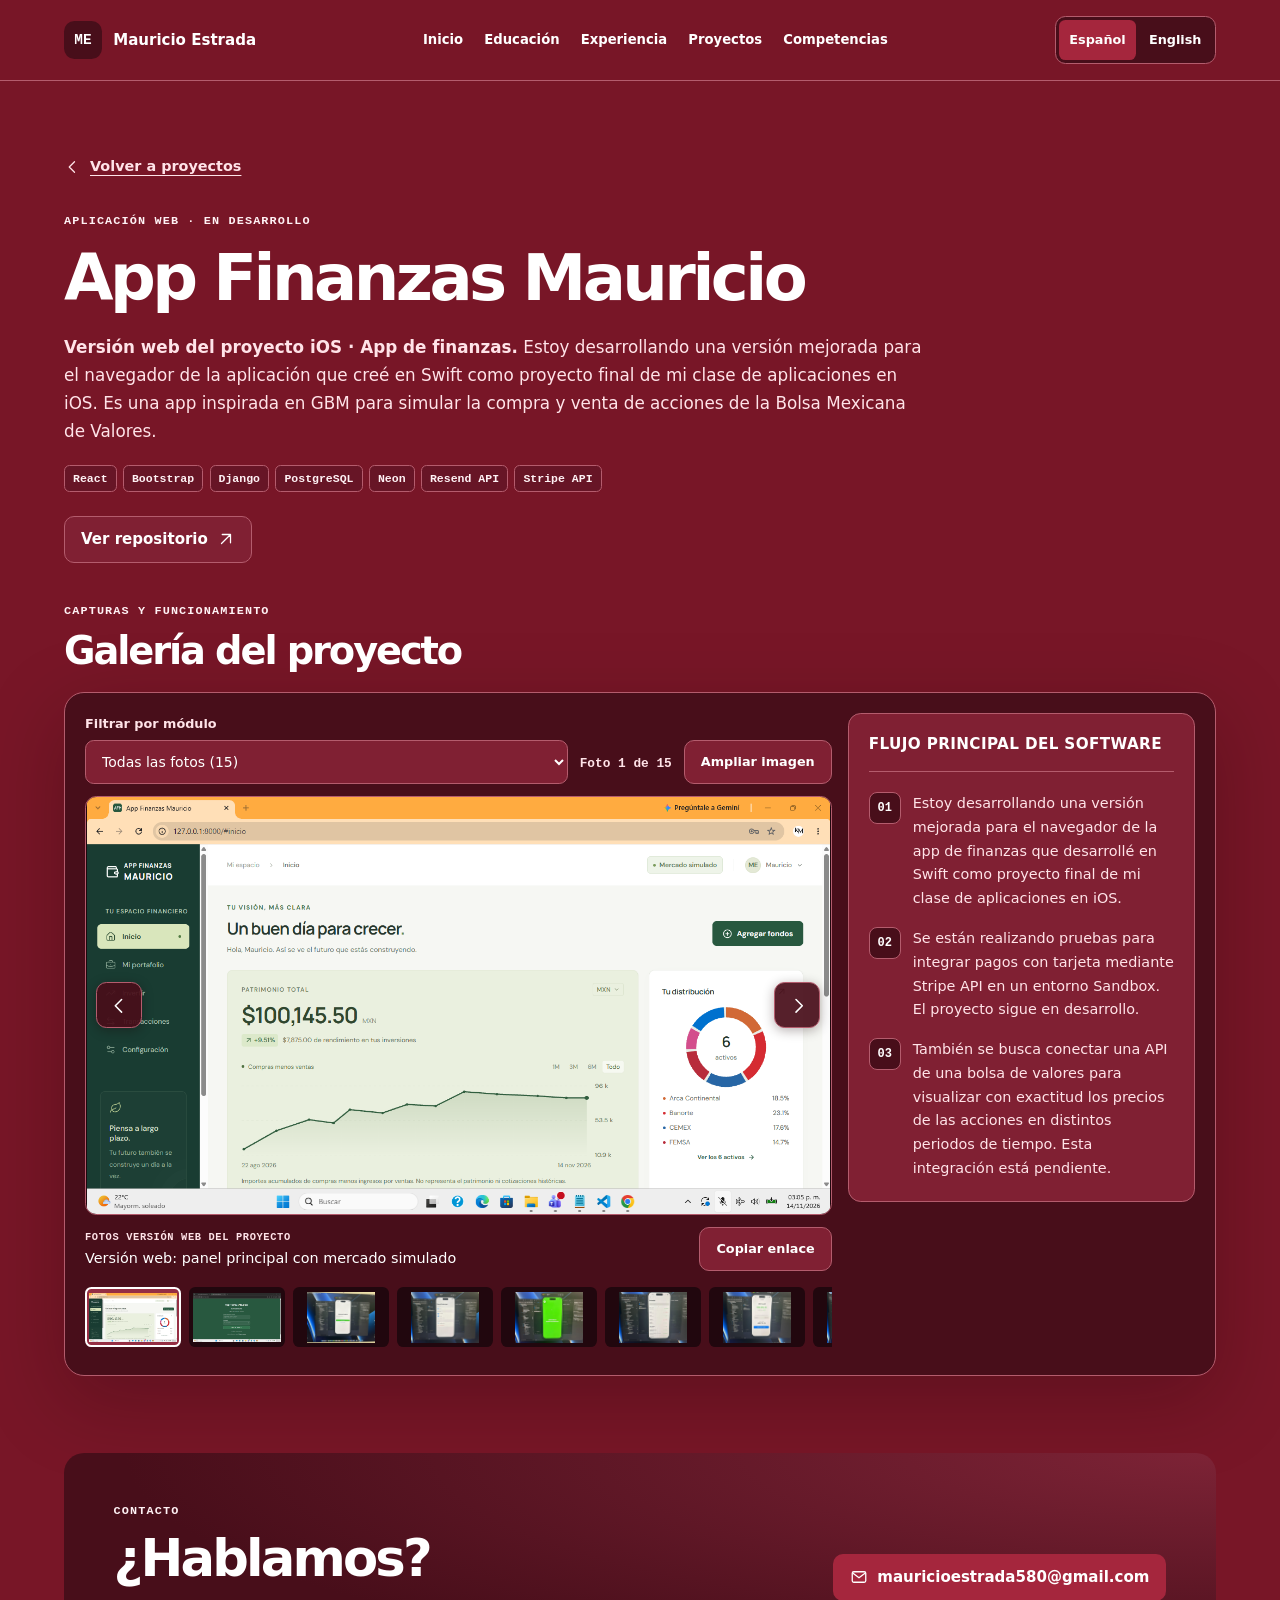
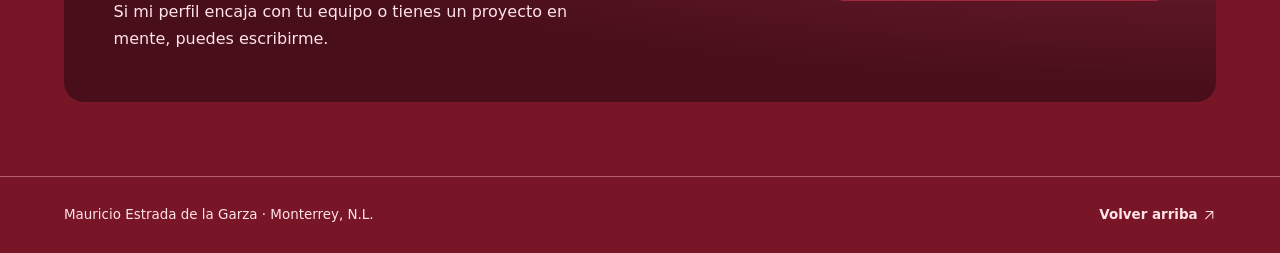
==== commit 98c192e0: "Agregar selector de idiomas y traducción al inglés" ====
--- a/proyecto-app-finanzas.html
+++ b/proyecto-app-finanzas.html
@@ -3,11 +3,12 @@
 <head>
   <meta charset="utf-8">
   <meta name="viewport" content="width=device-width, initial-scale=1">
-  <meta name="description" content="App Finanzas Mauricio: detalles, tecnologías, capturas y funcionamiento del proyecto de Mauricio Estrada de la Garza.">
+  <meta name="description" data-i18n-content="projects.finance.meta" content="App Finanzas Mauricio: detalles, tecnologías, capturas y funcionamiento del proyecto de Mauricio Estrada de la Garza.">
   <meta name="theme-color" content="#781627">
-  <title>App Finanzas Mauricio | Mauricio Estrada</title>
+  <title data-i18n="projects.finance.title">App Finanzas Mauricio | Mauricio Estrada</title>
   <link rel="icon" href="data:image/svg+xml,%3Csvg xmlns='http://www.w3.org/2000/svg' viewBox='0 0 48 48'%3E%3Crect width='48' height='48' rx='10' fill='%23480e1a'/%3E%3Ctext x='24' y='30' text-anchor='middle' fill='%23ffffff' font-family='monospace' font-size='18' font-weight='bold'%3EME%3C/text%3E%3C/svg%3E">
   <link rel="stylesheet" href="styles.css">
+  <script src="i18n.js" defer></script>
   <script src="assets/galleries/app-finanzas/gallery-data.js" defer></script>
   <script src="gallery.js" defer></script>
 </head>
@@ -28,65 +29,69 @@
     <symbol id="language-icon" viewBox="0 0 24 24"><path d="M3 5h12M9 3v2m4 0c-1 6-4 9-9 11m1-8c1 3 3 5 6 7m2 6 4-11 4 11m-6.5-4h5"/></symbol>
   </svg>
 
-  <a class="skip-link" href="#contenido">Saltar al contenido</a>
+  <a class="skip-link" href="#contenido" data-i18n="common.skip">Saltar al contenido</a>
   <header class="site-header">
     <div class="container header-inner">
-      <a class="wordmark" href="index.html#inicio" aria-label="Mauricio Estrada, inicio"><span class="monogram" aria-hidden="true">ME</span><span>Mauricio Estrada</span></a>
-      <nav class="site-nav" aria-label="Navegación principal">
-        <a href="index.html#inicio">Inicio</a>
-        <a href="index.html#educacion">Educación</a>
-        <a href="index.html#experiencia">Experiencia</a>
-        <a href="index.html#proyectos">Proyectos</a>
-        <a href="index.html#competencias">Competencias</a>
+      <a class="wordmark" href="index.html#inicio" aria-label="Mauricio Estrada, inicio" data-i18n-aria-label="common.brandHome"><span class="monogram" aria-hidden="true">ME</span><span>Mauricio Estrada</span></a>
+      <nav class="site-nav" aria-label="Navegación principal" data-i18n-aria-label="common.nav.label">
+        <a href="index.html#inicio" data-i18n="common.nav.home">Inicio</a>
+        <a href="index.html#educacion" data-i18n="common.nav.education">Educación</a>
+        <a href="index.html#experiencia" data-i18n="common.nav.experience">Experiencia</a>
+        <a href="index.html#proyectos" data-i18n="common.nav.projects">Proyectos</a>
+        <a href="index.html#competencias" data-i18n="common.nav.skills">Competencias</a>
+      </nav>
+      <nav class="language-switch" aria-label="Idioma" data-i18n-aria-label="common.languageLabel">
+        <a href="?lang=es" lang="es" hreflang="es" data-language="es">Español</a>
+        <a href="?lang=en" lang="en" hreflang="en" data-language="en">English</a>
       </nav>
     </div>
   </header>
 
   <main id="contenido" tabindex="-1">
     <section class="container project-intro" aria-labelledby="project-title">
-      <a class="project-back" href="index.html#proyectos"><svg class="icon" aria-hidden="true"><use href="#arrow-left"/></svg>Volver a proyectos</a>
-      <p class="eyebrow project-kind">Aplicación web · En desarrollo</p>
-      <h1 id="project-title">App Finanzas Mauricio</h1>
-      <p class="project-summary"><strong>Versión web del proyecto iOS · App de finanzas.</strong> Estoy desarrollando una versión mejorada para el navegador de la aplicación que creé en Swift como proyecto final de mi clase de aplicaciones en iOS. Es una app inspirada en GBM para simular la compra y venta de acciones de la Bolsa Mexicana de Valores.</p>
-      <ul class="tags" aria-label="Tecnologías de App Finanzas Mauricio"><li>React</li><li>Bootstrap</li><li>Django</li><li>PostgreSQL</li><li>Neon</li><li>Resend API</li><li>Stripe API</li></ul>
-      <div class="project-actions" role="group" aria-label="Enlaces del proyecto">
-        <a class="button button-outline" href="https://github.com/mauricioedlg/replicaAppFinanzas" target="_blank" rel="noopener noreferrer">Ver repositorio <span class="sr-only">en GitHub (abre en una pestaña nueva)</span><svg class="icon" aria-hidden="true"><use href="#arrow-up-right"/></svg></a>
+      <a class="project-back" href="index.html#proyectos"><svg class="icon" aria-hidden="true"><use href="#arrow-left"/></svg><span data-i18n="common.backProjects">Volver a proyectos</span></a>
+      <p class="eyebrow project-kind" data-i18n="projects.finance.kind">Aplicación web · En desarrollo</p>
+      <h1 id="project-title" data-i18n="projects.finance.heading">App Finanzas Mauricio</h1>
+      <p class="project-summary"><strong data-i18n="projects.finance.summaryLead">Versión web del proyecto iOS · App de finanzas.</strong> <span data-i18n="projects.finance.summary">Estoy desarrollando una versión mejorada para el navegador de la aplicación que creé en Swift como proyecto final de mi clase de aplicaciones en iOS. Es una app inspirada en GBM para simular la compra y venta de acciones de la Bolsa Mexicana de Valores.</span></p>
+      <ul class="tags" data-i18n-aria-label="projects.finance.technologies" aria-label="Tecnologías de App Finanzas Mauricio"><li>React</li><li>Bootstrap</li><li>Django</li><li>PostgreSQL</li><li>Neon</li><li>Resend API</li><li>Stripe API</li></ul>
+      <div class="project-actions" role="group" aria-label="Enlaces del proyecto" data-i18n-aria-label="common.projectLinks">
+        <a class="button button-outline" href="https://github.com/mauricioedlg/replicaAppFinanzas" target="_blank" rel="noopener noreferrer"><span data-i18n="common.viewRepository">Ver repositorio</span> <span class="sr-only" data-i18n="common.githubNewTab">en GitHub (abre en una pestaña nueva)</span><svg class="icon" aria-hidden="true"><use href="#arrow-up-right"/></svg></a>
       </div>
     </section>
 
     <section class="container project-gallery-section" aria-labelledby="gallery-title">
-      <div class="section-heading"><p class="eyebrow section-number">Capturas y funcionamiento</p><h2 id="gallery-title">Galería del proyecto</h2></div>
+      <div class="section-heading"><p class="eyebrow section-number" data-i18n="gallery.eyebrow">Capturas y funcionamiento</p><h2 id="gallery-title" data-i18n="gallery.heading">Galería del proyecto</h2></div>
       <div class="project-gallery" id="project-gallery" data-gallery="app-finanzas" role="region" aria-labelledby="gallery-title" aria-describedby="gallery-help">
         <div class="gallery-panel">
-          <p class="sr-only" id="gallery-help">Selecciona un módulo para filtrar las fotos. Enfoca el visor o una miniatura y usa las flechas izquierda y derecha para navegar; Inicio y Fin seleccionan la primera y la última foto.</p>
+          <p class="sr-only" id="gallery-help" data-i18n="gallery.help">Selecciona un módulo para filtrar las fotos. Enfoca el visor o una miniatura y usa las flechas izquierda y derecha para navegar; Inicio y Fin seleccionan la primera y la última foto.</p>
           <div class="gallery-layout has-workflow">
             <div class="gallery-media">
               <div class="gallery-toolbar">
-                <div class="gallery-filter"><label for="gallery-module">Filtrar por módulo</label><select id="gallery-module" disabled><option value="all">Todas las fotos (15)</option></select></div>
+                <div class="gallery-filter"><label for="gallery-module" data-i18n="gallery.filter">Filtrar por módulo</label><select id="gallery-module" disabled><option value="all">Todas las fotos (15)</option></select></div>
                 <p class="gallery-position" id="gallery-position" role="status" aria-live="polite" aria-atomic="true">Foto 1 de 15</p>
-                <button class="button button-outline gallery-zoom" type="button" data-gallery-zoom disabled aria-pressed="false" aria-controls="gallery-image">Ampliar imagen</button>
+                <button class="button button-outline gallery-zoom" type="button" data-gallery-zoom data-i18n="gallery.zoomIn" disabled aria-pressed="false" aria-controls="gallery-image">Ampliar imagen</button>
               </div>
-              <div class="gallery-viewer" tabindex="0" role="group" aria-label="Visor de capturas del proyecto" style="--gallery-image-ratio: 1365 / 767">
-                <button class="gallery-icon-button gallery-previous" type="button" data-gallery-previous disabled aria-label="Ver foto anterior"><svg class="icon" aria-hidden="true"><use href="#arrow-left"/></svg></button>
+              <div class="gallery-viewer" tabindex="0" role="group" aria-label="Visor de capturas del proyecto" data-i18n-aria-label="gallery.viewer" style="--gallery-image-ratio: 1365 / 767">
+                <button class="gallery-icon-button gallery-previous" type="button" data-gallery-previous disabled aria-label="Ver foto anterior" data-i18n-aria-label="gallery.previous"><svg class="icon" aria-hidden="true"><use href="#arrow-left"/></svg></button>
                 <figure class="gallery-figure">
                   <img class="gallery-image" id="gallery-image" src="assets/galleries/app-finanzas/web-inicio.webp" alt="Panel principal de App Finanzas Mauricio en el navegador con el indicador Mercado simulado, patrimonio total, gráfica y distribución de activos." width="1365" height="767" decoding="async" draggable="false">
                   <figcaption class="sr-only" id="gallery-image-description">Fotos versión web del proyecto: Versión web: panel principal con mercado simulado</figcaption>
                 </figure>
                 <p class="gallery-image-status" id="gallery-image-status" role="status" hidden></p>
-                <button class="gallery-icon-button gallery-next" type="button" data-gallery-next disabled aria-label="Ver foto siguiente"><svg class="icon" aria-hidden="true"><use href="#arrow-right"/></svg></button>
+                <button class="gallery-icon-button gallery-next" type="button" data-gallery-next disabled aria-label="Ver foto siguiente" data-i18n-aria-label="gallery.next"><svg class="icon" aria-hidden="true"><use href="#arrow-right"/></svg></button>
               </div>
               <div class="gallery-caption">
                 <div class="gallery-caption-copy"><p class="eyebrow" id="gallery-current-module">Fotos versión web del proyecto</p><p id="gallery-current-caption">Versión web: panel principal con mercado simulado</p></div>
-                <button class="button button-outline gallery-share" type="button" data-gallery-share disabled>Copiar enlace</button>
+                <button class="button button-outline gallery-share" type="button" data-gallery-share data-i18n="gallery.shareCopy" disabled>Copiar enlace</button>
               </div>
               <div class="gallery-share-feedback" hidden>
                 <p id="gallery-share-status" role="status" aria-live="polite"></p>
-                <input type="text" id="gallery-share-url" aria-label="Enlace directo a este proyecto" readonly hidden>
+                <input type="text" id="gallery-share-url" aria-label="Enlace directo a este proyecto" data-i18n-aria-label="gallery.directLink" readonly hidden>
               </div>
-              <div class="gallery-thumbnails" id="gallery-thumbnails" role="group" aria-label="Seleccionar una foto"></div>
+              <div class="gallery-thumbnails" id="gallery-thumbnails" role="group" aria-label="Seleccionar una foto" data-i18n-aria-label="gallery.selectPhoto"></div>
             </div>
             <aside class="gallery-workflow" aria-labelledby="gallery-workflow-title">
-              <h3 id="gallery-workflow-title">Flujo principal del software</h3>
+              <h3 id="gallery-workflow-title" data-i18n="gallery.workflowTitle">Flujo principal del software</h3>
               <ol class="gallery-workflow-steps" id="gallery-workflow-steps" role="list">
                 <li>Estoy desarrollando una versión mejorada para el navegador de la app de finanzas que desarrollé en Swift como proyecto final de mi clase de aplicaciones en iOS.</li>
                 <li>Se están realizando pruebas para integrar pagos con tarjeta mediante Stripe API en un entorno Sandbox. El proyecto sigue en desarrollo.</li>
@@ -96,18 +101,18 @@
           </div>
         </div>
       </div>
-      <noscript><p>Activa JavaScript para filtrar las fotos y recorrer la galería completa.</p></noscript>
+      <noscript><p data-i18n="gallery.noscript">Activa JavaScript para filtrar las fotos y recorrer la galería completa.</p></noscript>
     </section>
 
     <section class="container contact-section" id="contacto" aria-labelledby="contacto-titulo">
       <div class="contact-panel">
-        <div><p class="eyebrow">Contacto</p><h2 id="contacto-titulo">¿Hablamos?</h2><p>Si mi perfil encaja con tu equipo o tienes un proyecto en mente, puedes escribirme.</p></div>
+        <div><p class="eyebrow" data-i18n="common.contact.eyebrow">Contacto</p><h2 id="contacto-titulo" data-i18n="common.contact.title">¿Hablamos?</h2><p data-i18n="common.contact.description">Si mi perfil encaja con tu equipo o tienes un proyecto en mente, puedes escribirme.</p></div>
         <a class="button button-contact" href="mailto:mauricioestrada580@gmail.com"><svg class="icon" aria-hidden="true"><use href="#mail-icon"/></svg><span>mauricioestrada580<wbr>@gmail.com</span></a>
       </div>
     </section>
   </main>
   <footer class="site-footer">
-    <div class="container footer-inner"><p>Mauricio Estrada de la Garza <span>· Monterrey, N.L.</span></p><a href="#inicio">Volver arriba <svg class="icon" aria-hidden="true"><use href="#arrow-up-right"/></svg></a></div>
+    <div class="container footer-inner"><p>Mauricio Estrada de la Garza <span>· Monterrey, N.L.</span></p><a href="#inicio"><span data-i18n="common.backTop">Volver arriba</span> <svg class="icon" aria-hidden="true"><use href="#arrow-up-right"/></svg></a></div>
   </footer>
 </body>
 </html>
--- a/styles.css
+++ b/styles.css
@@ -48,6 +48,11 @@
 .site-nav { display: flex; flex-wrap: wrap; align-items: center; gap: .2rem clamp(.7rem, 1.65vw, 1.5rem); }
 .site-nav a { display: inline-flex; align-items: center; min-height: 2.75rem; font-size: .825rem; font-weight: 650; text-decoration: none; }
 .site-nav a:hover, .site-footer a:hover { text-decoration: underline; text-underline-offset: .25em; }
+.language-switch { display: inline-flex; flex: none; align-items: center; gap: .15rem; padding: .2rem; border: 1px solid var(--line); border-radius: .65rem; background: var(--dark); }
+.language-switch a { display: inline-flex; min-height: 2.5rem; align-items: center; justify-content: center; padding: .4rem .65rem; border-radius: .4rem; font-size: .8rem; font-weight: 650; text-decoration: none; }
+.language-switch a:hover { background: var(--surface); }
+.language-switch a[aria-current="true"] { background: var(--action); color: var(--ink); }
+.language-status { flex-basis: 100%; color: var(--muted); font-size: .8rem; }
 
 .hero { padding-block: clamp(2.5rem, 5vw, 4rem); border-bottom: 1px solid var(--line); background: var(--dark); }
 .hero-content { display: flex; min-width: 0; flex-direction: column; align-items: center; text-align: center; }
@@ -255,6 +260,10 @@
 
 @media (max-width: 48rem) {
   .container { width: calc(100% - 2.5rem); }
+  .header-inner { display: grid; grid-template-columns: minmax(0, 1fr) auto; align-items: center; gap: .4rem .5rem; }
+  .site-nav { grid-column: 1 / -1; grid-row: 2; }
+  .language-switch { grid-column: 2; grid-row: 1; }
+  .language-status { grid-column: 1 / -1; }
   .certificate-card { flex-basis: calc((100% - 1.25rem) / 2); }
   h1 { max-width: 36rem; font-size: clamp(3rem, 9.4vw, 4.5rem); }
   .education-grid { gap: 2rem; }
@@ -265,7 +274,8 @@
 
 @media (max-width: 35rem) {
   .container { width: calc(100% - 2rem); }
-  .header-inner { align-items: flex-start; flex-direction: column; gap: .4rem; }
+  .wordmark { gap: .5rem; font-size: .8rem; }
+  .language-switch a { padding-inline: .5rem; font-size: .75rem; }
   .site-nav { column-gap: 1.15rem; }
   .site-nav a { font-size: .8rem; }
   .hero { padding-block: 2rem 2.5rem; }
